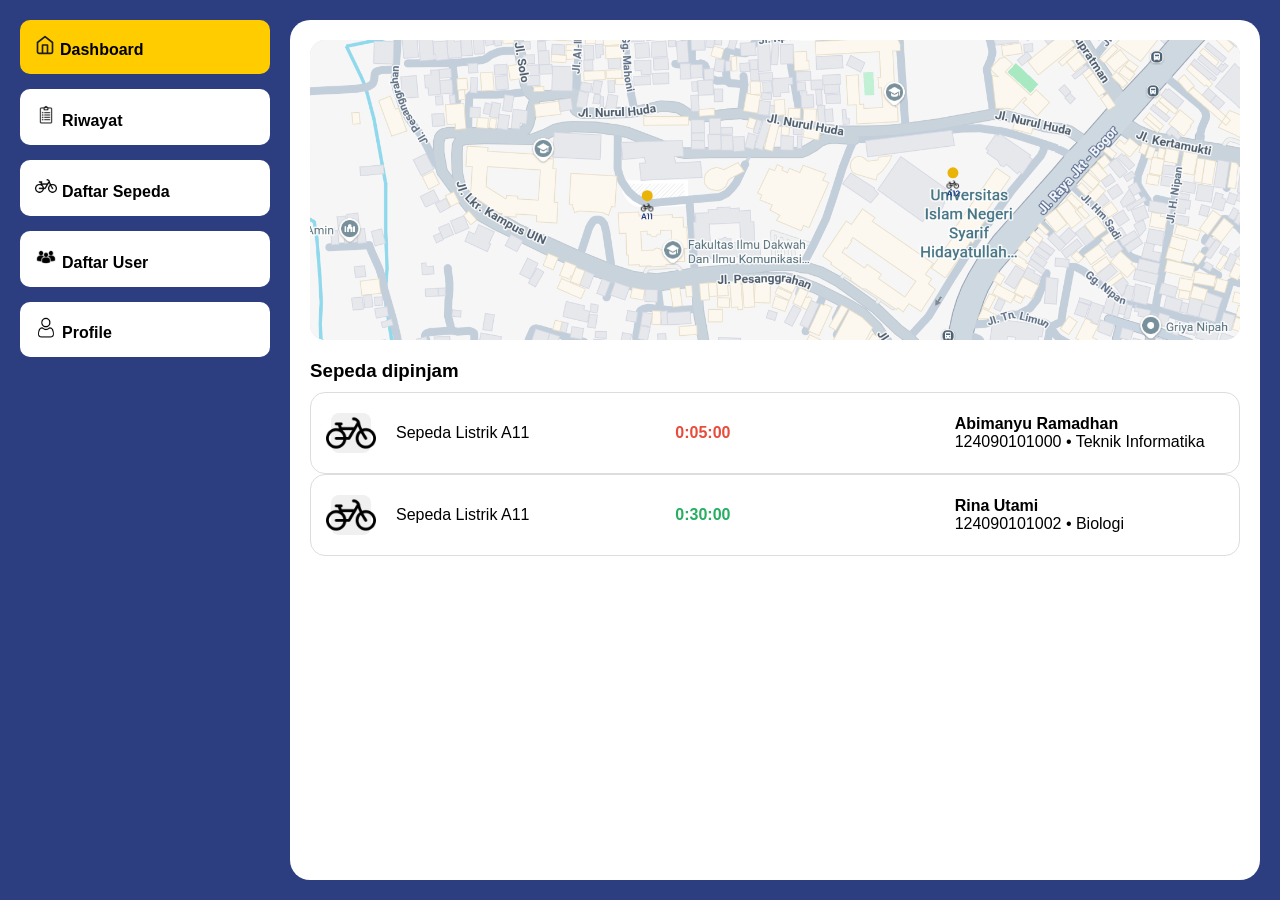
==== dashboard.html @ 7636c154 "first commit" ====
<!DOCTYPE html>
<html lang="id">
<head>
    <meta charset="UTF-8">
    <link rel="stylesheet" href="dashboard.css">
    <title>Dashboard</title>
</head>
<body>
    <div class="main-layout">
        <!-- Sidebar -->
        <nav class="sidebar">
            <button class="menu-item active" style="font-size: 12pt;"><img src="assets/dash.svg" alt="dash" width="20pt" style="padding-right: 5px; ">Dashboard</button>
            <button class="menu-item" style="font-size: 12pt;"><img src="assets/riw.svg" alt="dash" width="22pt" style="padding-right: 5px; ">Riwayat</button>
            <button class="menu-item" style="font-size: 12pt;"><img src="assets/sep.svg" alt="dash" width="22pt" style="padding-right: 5px; ">Daftar Sepeda</button>
            <button class="menu-item" style="font-size: 12pt;"><img src="assets/us.svg" alt="dash" width="22pt" style="padding-right: 5px; ">Daftar User</button>
            <button class="menu-item" style="font-size: 12pt;"><img src="assets/pro.svg" alt="dash" width="22pt" style="padding-right: 5px; ">Profile</button>
        </nav>

        <!-- Content Area -->
        <main class="content">
            <div class="map-placeholder">
                <img src="assets/maps.svg" alt="maps">
            </div>

            <h3 class="subtitle">Sepeda dipinjam</h3>
            
            <div class="list-container">
                <div class="card">
    <!-- Tambahkan wadah ini -->
    <div class="bike-icon-placeholder">
        <img src="assets/sepeda.svg" alt="sepeda" width="50px">
    </div>
    
    <div class="bike-info">Sepeda Listrik A11</div>
    <div class="timer red">0:05:00</div>
    <div class="user-info">
        <strong>Abimanyu Ramadhan</strong><br>
        124090101000 • Teknik Informatika
    </div>
</div>
                </div>
                <div class="card">
    <!-- Tambahkan wadah ini -->
    <div class="bike-icon-placeholder">
         <img src="assets/sepeda.svg" alt="sepeda" width="50px">
    </div>
    
    <div class="bike-info">Sepeda Listrik A11</div>
    <div class="timer green ">0:30:00</div>
    <div class="user-info">
        <strong>Rina Utami</strong><br>
        124090101002 • Biologi
    </div>
</div>
            </div>
        </main>
    </div>
    <!-- Modal Peta -->
<div id="mapModal" class="modal">
    <span class="close">&times;</span>
    <img src="assets/maps.svg" alt="Full Map">

    <script src="dashboard.js"></script>
</div>
</body>
</html>
---- dashboard.css ----
body { margin: 0; font-family: sans-serif; background-color: #2c3e80; height: 100vh; }

.main-layout { display: flex; padding: 20px; gap: 20px; height: 100vh; box-sizing: border-box; }

/* Sidebar */
.sidebar { width: 250px; display: flex; flex-direction: column; gap: 15px; }
.menu-item { padding: 15px; border-radius: 10px; border: none; cursor: pointer; font-weight: bold; text-align: left; background: white; }
.menu-item.active { background: #ffcc00; }

/* Main Content */
.content { flex-grow: 1; background: white; border-radius: 20px; padding: 20px; overflow-y: auto; }

.map-placeholder { 
    height: 300px; background: #e0e0e0; border-radius: 15px; 
    display: flex; justify-content: center; align-items: center; margin-bottom: 20px; 
}

.subtitle { margin-bottom: 10px; }

/* List Cards */
.list-container { display: flex; flex-direction: column; gap: 10px; }
.card { 
    display: grid; grid-template-columns: 1fr 1fr 1fr; align-items: center;
    padding: 20px; border: 1px solid #ddd; border-radius: 15px; 
}

.timer.red { color: #e74c3c; font-weight: bold; }
.timer.green { color: #27ae60; font-weight: bold; }

/* Update CSS di bagian .card */
.card { 
    display: grid; 
    /* Tambahkan satu kolom kecil (50px) untuk wadah gambar di depan */
    grid-template-columns: 50px 1fr 1fr 1fr; 
    align-items: center;
    gap: 15px; /* Memberi jarak antar elemen */
    padding: 20px; 
    border: 1px solid #ddd; 
    border-radius: 15px; 
}

.bike-icon-placeholder {
    width: 40px;
    height: 40px;
    background-color: #f0f0f0; /* Warna abu-abu sebagai placeholder */
    border-radius: 8px;
    display: flex;
    justify-content: center;
    align-items: center;
}

/* Wadah peta awal */
.map-placeholder { cursor: pointer; transition: 0.3s; }
.map-placeholder:hover { opacity: 0.8; }

/* Styling Modal */
.modal {
    display: none; /* Sembunyi secara default */
    position: fixed; z-index: 1000; top: 0; left: 0;
    width: 100%; height: 100%; background: rgba(0,0,0,0.9);
    justify-content: center; align-items: center;
}
.modal img { max-width: 90%; max-height: 90%; border-radius: 10px; }
.close {
    position: absolute; top: 20px; right: 30px;
    color: white; font-size: 40px; cursor: pointer;
}

.map-placeholder { 
    height: 300px; 
    width: 100%; /* Pastikan lebarnya full */
    background: #e0e0e0; 
    border-radius: 15px; 
    cursor: pointer; 
    overflow: hidden; /* Penting: agar bagian gambar yang keluar kotak tidak terlihat */
    display: flex;
    justify-content: center;
    align-items: center;
}

/* Tambahkan style ini untuk gambar di dalam map-placeholder */
.map-placeholder img {
    width: 100%;
    height: 100%;
    object-fit: cover; /* Ini kuncinya: gambar akan memenuhi kotak tanpa terdistorsi */
    object-position: center; /* Memastikan titik tengah gambar yang diambil */
}

.logo-sidebar {
    padding: 20px;
    text-align: center;
    margin-bottom: 20px; /* Jarak antara logo dan tombol pertama */
}

.logo-sidebar img {
    width: 80%; /* Atur ukuran logo agar tidak terlalu besar/kecil */
    max-width: 120px;
    height: auto;
}
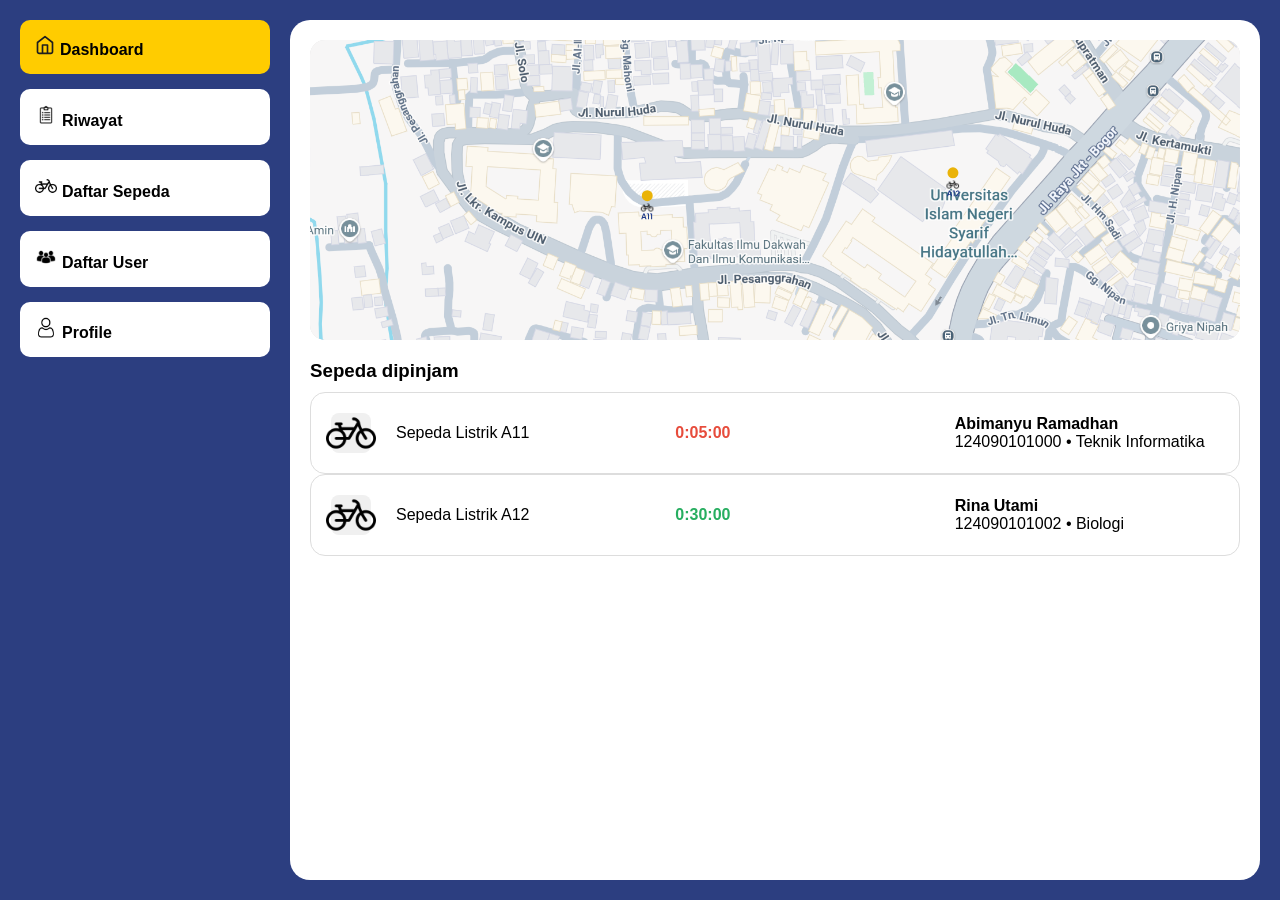
==== commit 955fc975: "Perbaikan Typo" ====
--- a/dashboard.html
+++ b/dashboard.html
@@ -45,7 +45,7 @@
          <img src="assets/sepeda.svg" alt="sepeda" width="50px">
     </div>
     
-    <div class="bike-info">Sepeda Listrik A11</div>
+    <div class="bike-info">Sepeda Listrik A12</div>
     <div class="timer green ">0:30:00</div>
     <div class="user-info">
         <strong>Rina Utami</strong><br>
